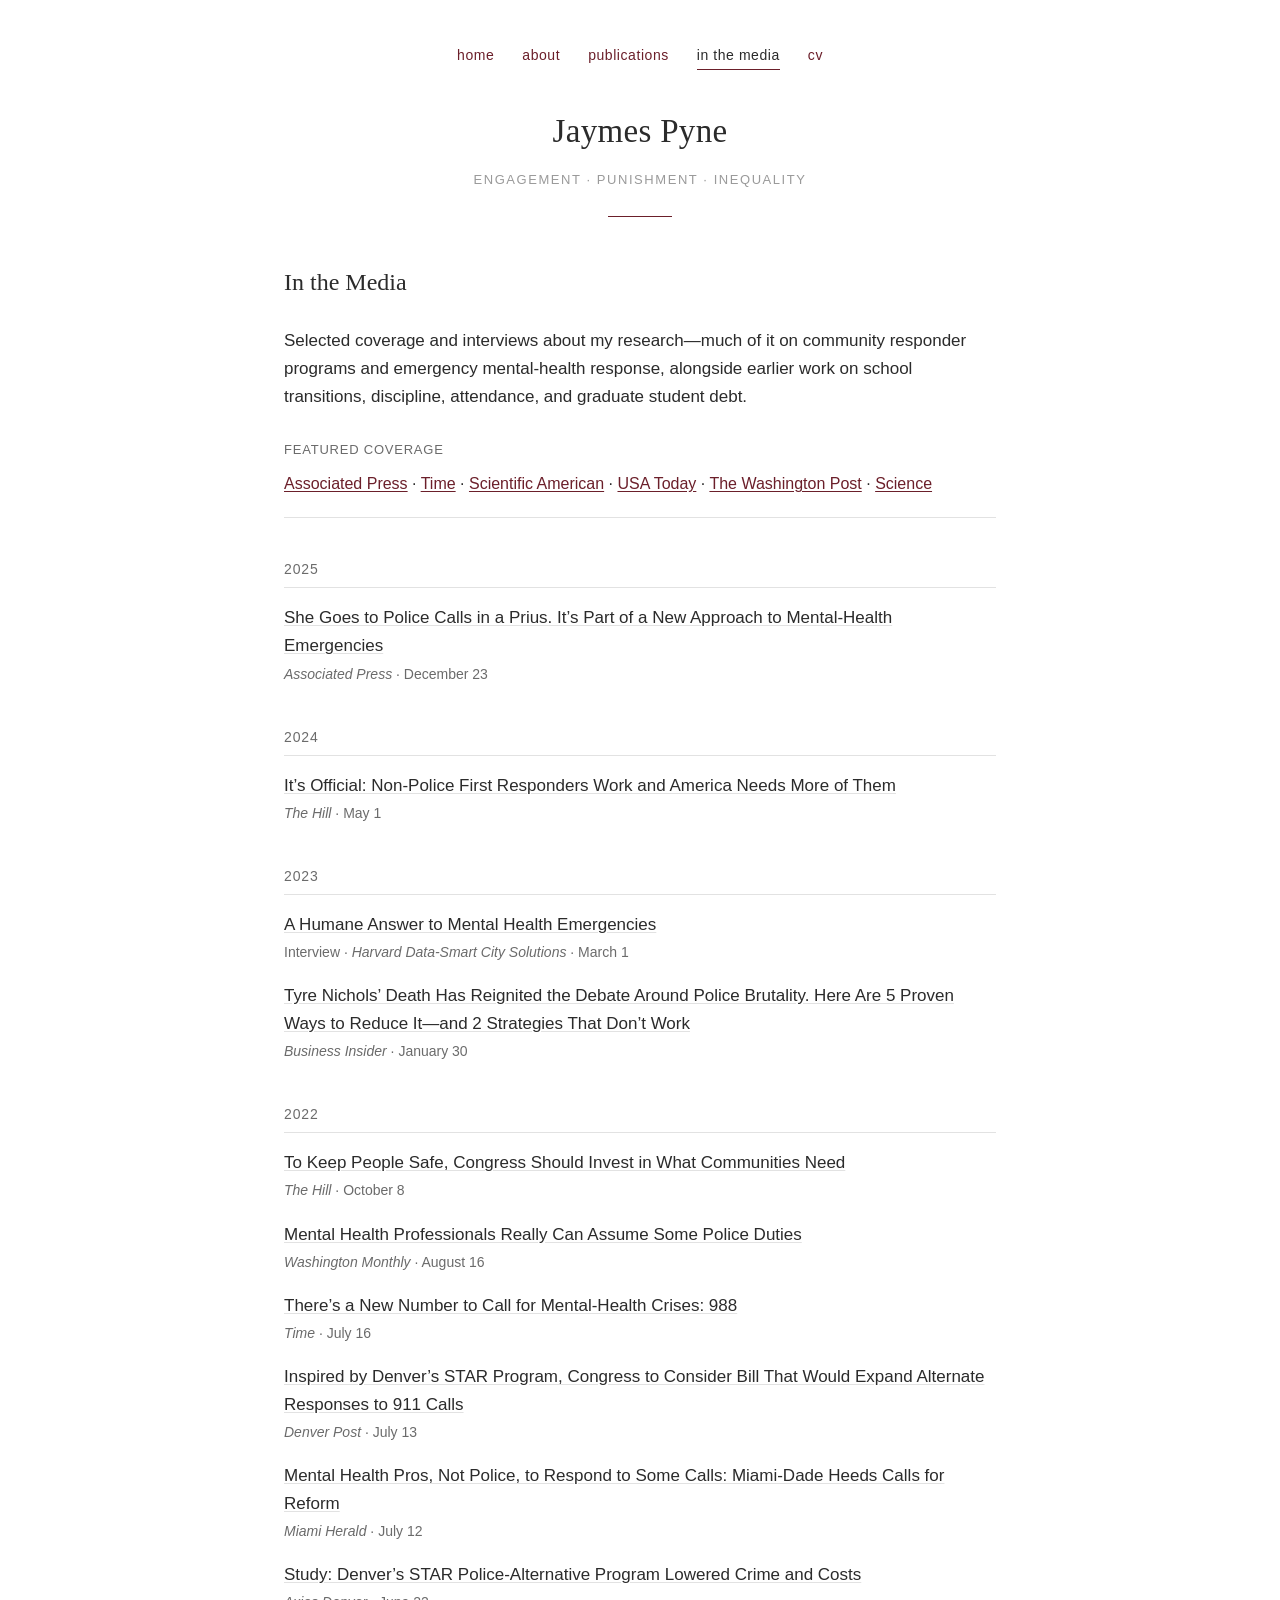
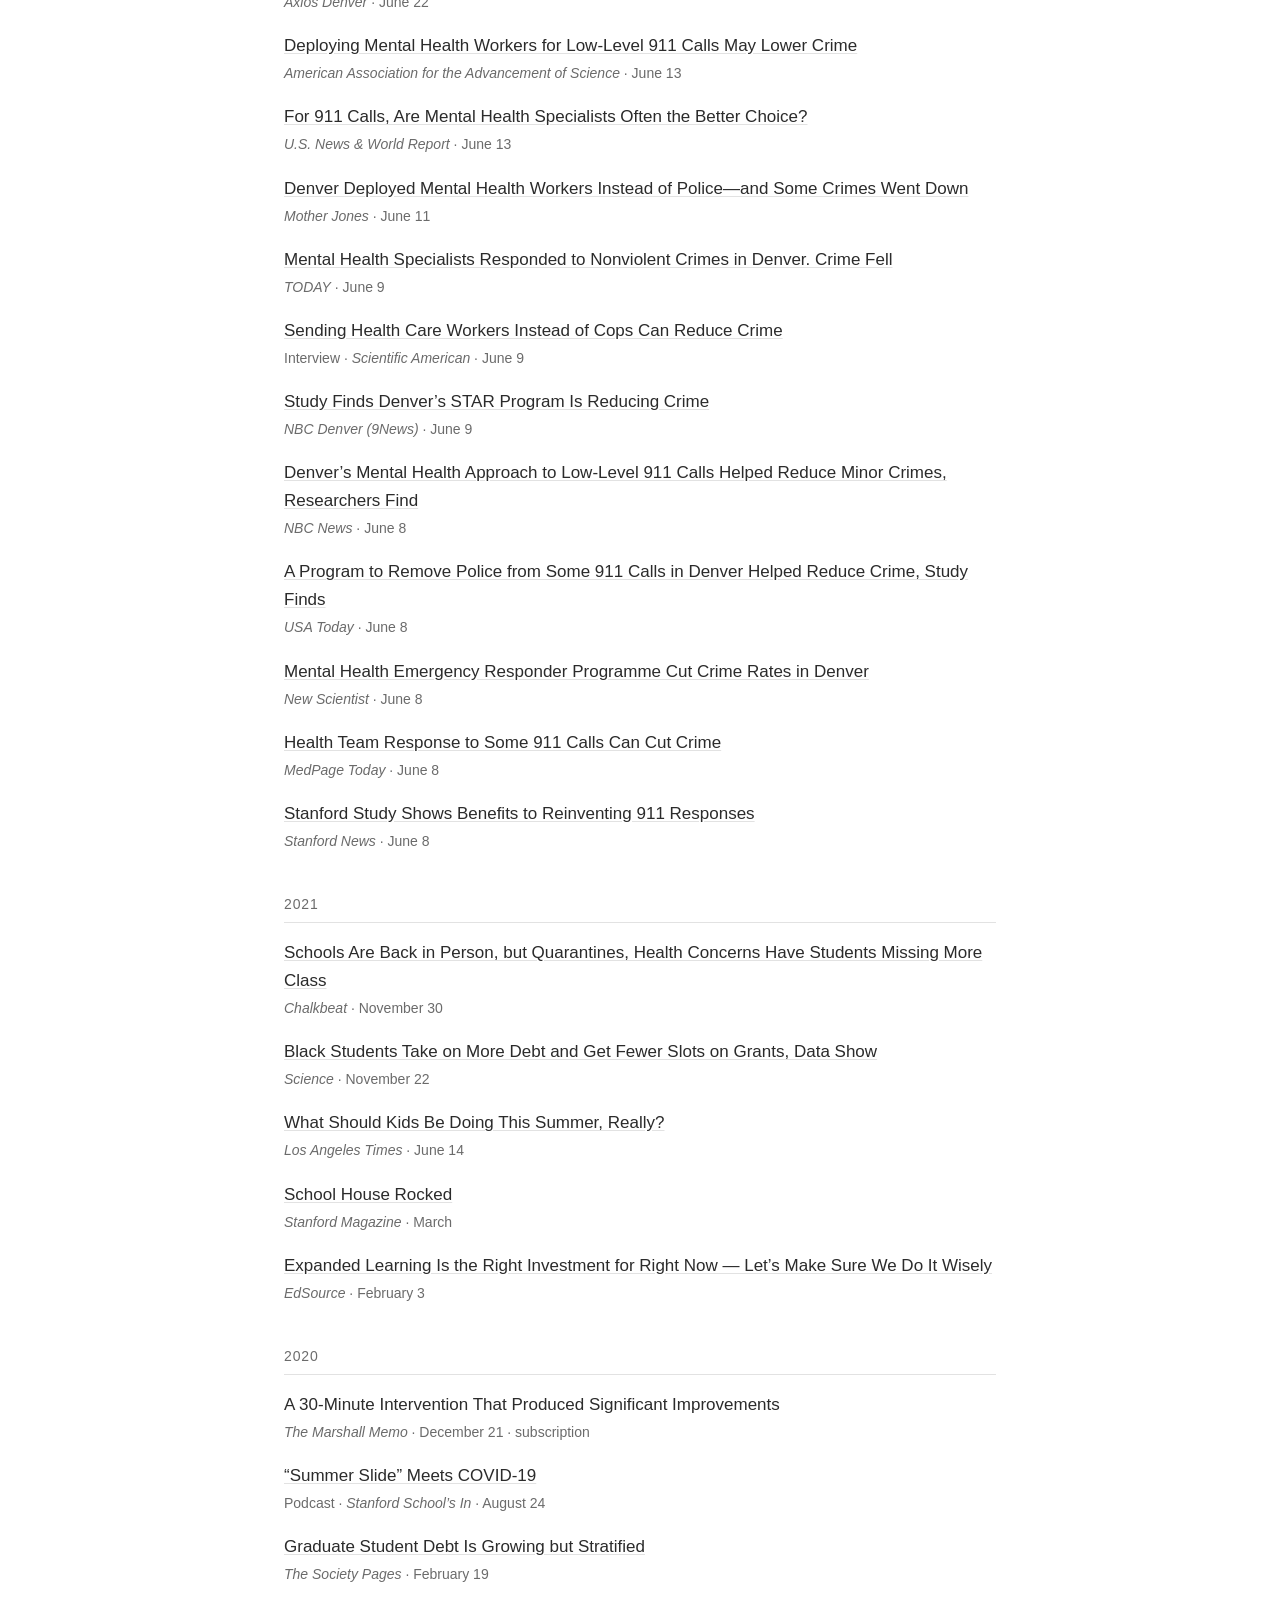
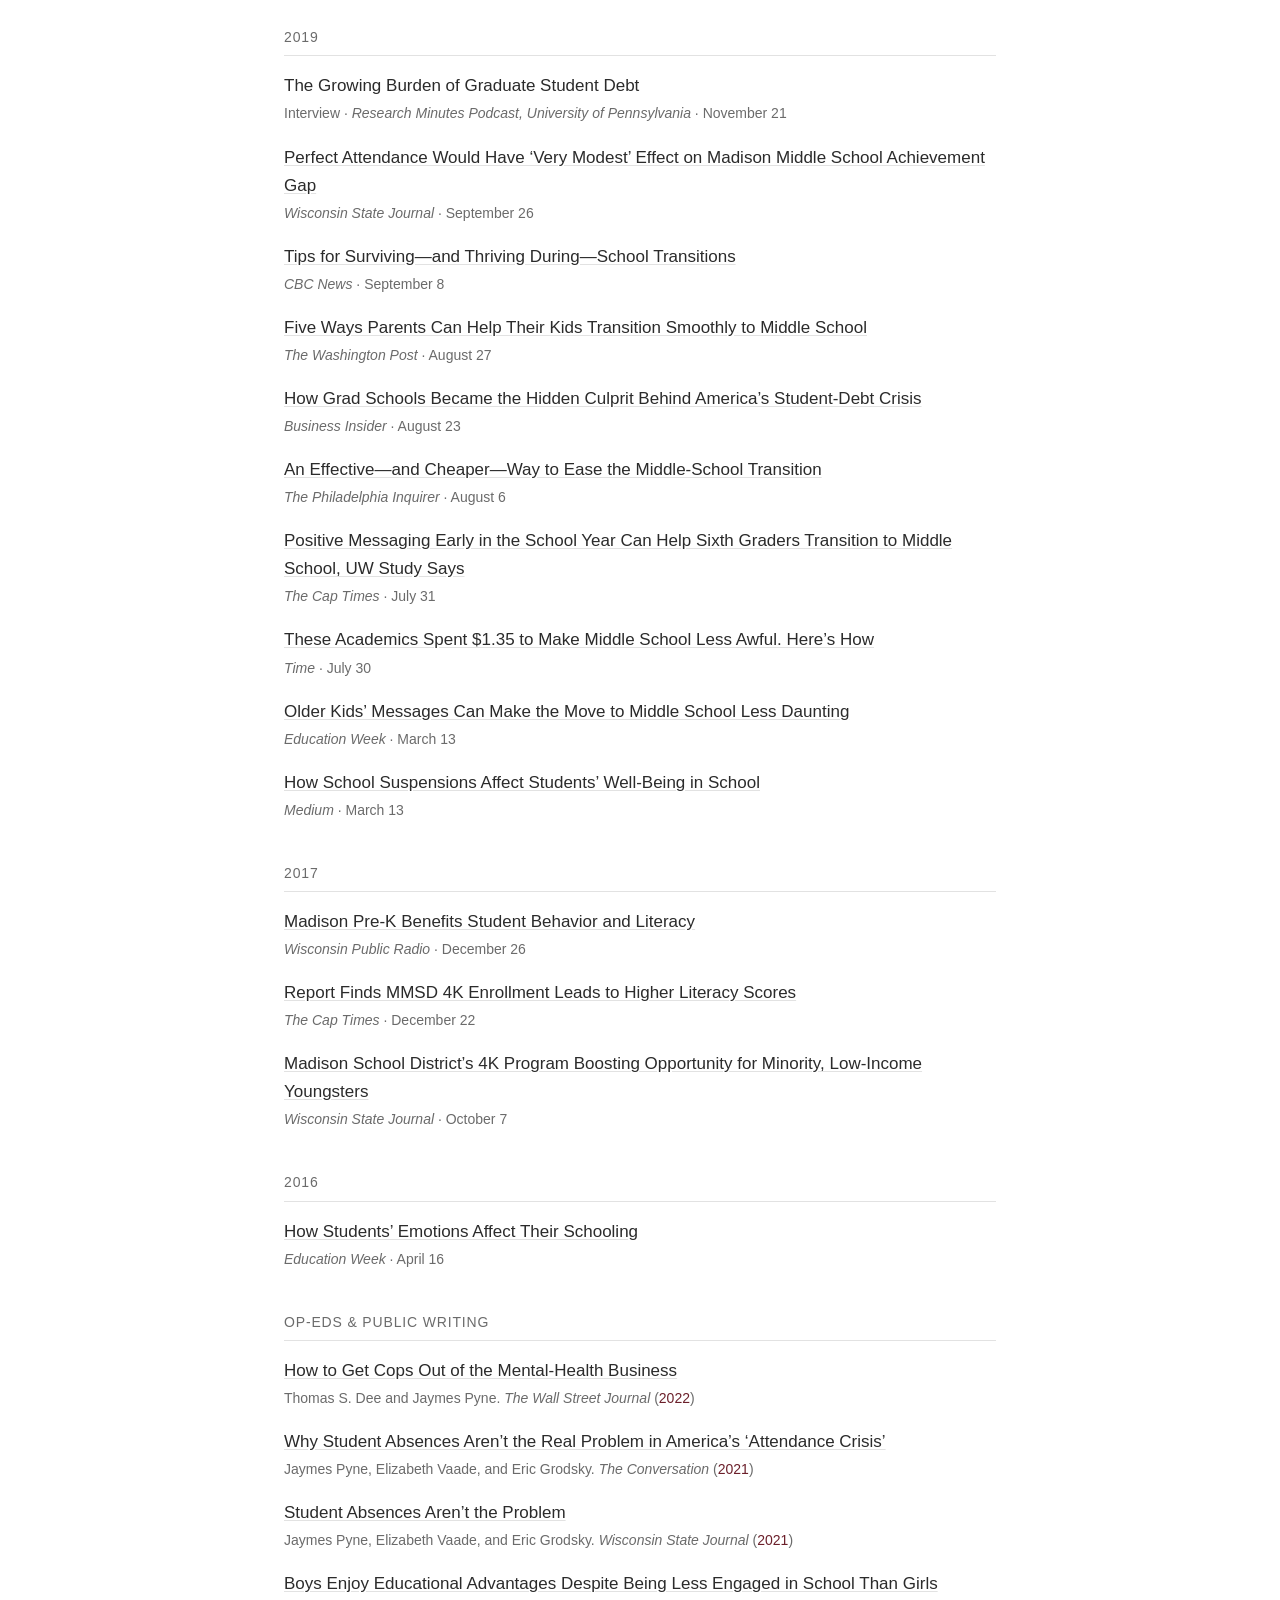
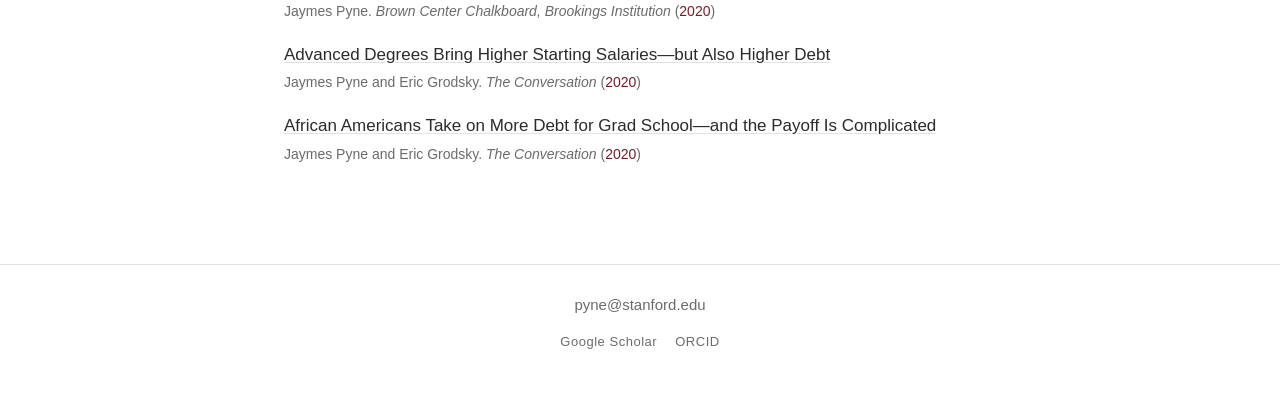
==== media.html @ a06e0dbf "Initial commit: jaymespyne.com static academic site Five-page static site (home, about, publications" ====
<!DOCTYPE html>
<html lang="en">
<head>
  <meta charset="UTF-8" />
  <meta name="viewport" content="width=device-width, initial-scale=1" />
  <title>In the Media | Jaymes Pyne</title>
  <meta name="description" content="Media coverage, interviews, and public writing featuring the research of Jaymes Pyne on mental-health emergency response, school engagement, discipline, and student debt." />
  <meta name="author" content="Jaymes Pyne" />
  <meta name="theme-color" content="#6b1f2a" />
  <link rel="canonical" href="https://www.jaymespyne.com/media.html" />
  <link rel="icon" href="favicon.svg" type="image/svg+xml" />
  <meta property="og:title" content="In the Media | Jaymes Pyne" />
  <meta property="og:type" content="website" />
  <meta property="og:url" content="https://www.jaymespyne.com/media.html" />
  <meta property="og:description" content="Media coverage, interviews, and public writing featuring the research of Jaymes Pyne." />
  <meta name="twitter:card" content="summary" />
  <meta property="og:site_name" content="Jaymes Pyne" />
  <link rel="stylesheet" href="style.css" />
</head>
<body>
  <header class="site">
    <div class="wrap">
      <nav>
        <a href="index.html">home</a>
        <a href="about.html">about</a>
        <a href="publications.html">publications</a>
        <a href="media.html" class="active">in the media</a>
        <a href="cv.html">cv</a>
      </nav>
      <div class="brand">
        <h1>Jaymes Pyne</h1>
        <p>Engagement &middot; Punishment &middot; Inequality</p>
        <div class="rule"></div>
      </div>
    </div>
  </header>

  <main>
    <div class="wrap">
      <h2>In the Media</h2>
      <p class="lead">
        Selected coverage and interviews about my research&mdash;much of it on community
        responder programs and emergency mental-health response, alongside earlier work on
        school transitions, discipline, attendance, and graduate student debt.
      </p>

      <div class="featured">
        <span class="featured-label">Featured coverage</span>
        <p>
          <a href="https://apnews.com/article/mental-health-law-enforcement-briana-fair-george-floyd-san-mateo-b5743f3fb1c039877ea09e376f86670f">Associated Press</a> &middot;
          <a href="https://time.com/6197997/988-mental-health-crisis-hotline/">Time</a> &middot;
          <a href="https://www.scientificamerican.com/article/sending-health-care-workers-instead-of-cops-can-reduce-crime/">Scientific American</a> &middot;
          <a href="https://www.usatoday.com/story/news/nation/2022/06/08/denver-non-police-star-teams-reduced-crime-study/10001341002/">USA Today</a> &middot;
          <a href="https://www.washingtonpost.com/lifestyle/2019/08/27/five-ways-parents-can-help-their-kids-transition-smoothly-middle-school/">The Washington Post</a> &middot;
          <a href="https://www.science.org/content/article/black-students-take-more-debt-and-get-fewer-slots-grants-data-show">Science</a>
        </p>
      </div>

      <h3>2025</h3>
      <div class="pub">
        <a class="title" href="https://apnews.com/article/mental-health-law-enforcement-briana-fair-george-floyd-san-mateo-b5743f3fb1c039877ea09e376f86670f">She Goes to Police Calls in a Prius. It&rsquo;s Part of a New Approach to Mental-Health Emergencies</a>
        <span class="meta"><span class="venue">Associated Press</span> &middot; December 23</span>
      </div>

      <h3>2024</h3>
      <div class="pub">
        <a class="title" href="https://thehill.com/opinion/criminal-justice/4633006-its-official-non-police-first-responders-work-and-america-needs-more-of-them/">It&rsquo;s Official: Non-Police First Responders Work and America Needs More of Them</a>
        <span class="meta"><span class="venue">The Hill</span> &middot; May 1</span>
      </div>

      <h3>2023</h3>
      <div class="pub">
        <a class="title" href="https://datasmart.hks.harvard.edu/humane-answer-mental-health-emergencies">A Humane Answer to Mental Health Emergencies</a>
        <span class="meta">Interview &middot; <span class="venue">Harvard Data-Smart City Solutions</span> &middot; March 1</span>
      </div>
      <div class="pub">
        <a class="title" href="https://www.businessinsider.com/research-based-methods-of-reducing-police-violence-2020-6">Tyre Nichols&rsquo; Death Has Reignited the Debate Around Police Brutality. Here Are 5 Proven Ways to Reduce It&mdash;and 2 Strategies That Don&rsquo;t Work</a>
        <span class="meta"><span class="venue">Business Insider</span> &middot; January 30</span>
      </div>

      <h3>2022</h3>
      <div class="pub">
        <a class="title" href="https://thehill.com/opinion/campaign/3679268-to-keep-people-safe-congress-should-invest-in-what-communities-need/">To Keep People Safe, Congress Should Invest in What Communities Need</a>
        <span class="meta"><span class="venue">The Hill</span> &middot; October 8</span>
      </div>
      <div class="pub">
        <a class="title" href="https://washingtonmonthly.com/2022/08/16/denver-star-mental-health-police/">Mental Health Professionals Really Can Assume Some Police Duties</a>
        <span class="meta"><span class="venue">Washington Monthly</span> &middot; August 16</span>
      </div>
      <div class="pub">
        <a class="title" href="https://time.com/6197997/988-mental-health-crisis-hotline/">There&rsquo;s a New Number to Call for Mental-Health Crises: 988</a>
        <span class="meta"><span class="venue">Time</span> &middot; July 16</span>
      </div>
      <div class="pub">
        <a class="title" href="https://www.denverpost.com/2022/07/13/denver-star-program-bennet-legislation-congress/">Inspired by Denver&rsquo;s STAR Program, Congress to Consider Bill That Would Expand Alternate Responses to 911 Calls</a>
        <span class="meta"><span class="venue">Denver Post</span> &middot; July 13</span>
      </div>
      <div class="pub">
        <a class="title" href="https://www.miamiherald.com/news/local/crime/article262499387.html">Mental Health Pros, Not Police, to Respond to Some Calls: Miami-Dade Heeds Calls for Reform</a>
        <span class="meta"><span class="venue">Miami Herald</span> &middot; July 12</span>
      </div>
      <div class="pub">
        <a class="title" href="https://www.axios.com/local/denver/2022/06/22/denver-star-police-alternative-lowers-crime-costs">Study: Denver&rsquo;s STAR Police-Alternative Program Lowered Crime and Costs</a>
        <span class="meta"><span class="venue">Axios Denver</span> &middot; June 22</span>
      </div>
      <div class="pub">
        <a class="title" href="https://www.aaas.org/news/deploying-mental-health-workers-low-level-911-calls-may-lower-crime">Deploying Mental Health Workers for Low-Level 911 Calls May Lower Crime</a>
        <span class="meta"><span class="venue">American Association for the Advancement of Science</span> &middot; June 13</span>
      </div>
      <div class="pub">
        <a class="title" href="https://www.usnews.com/news/health-news/articles/2022-06-13/for-911-calls-are-mental-health-specialists-often-the-better-choice">For 911 Calls, Are Mental Health Specialists Often the Better Choice?</a>
        <span class="meta"><span class="venue">U.S. News &amp; World Report</span> &middot; June 13</span>
      </div>
      <div class="pub">
        <a class="title" href="https://www.motherjones.com/crime-justice/2022/06/denver-deployed-mental-health-workers-instead-of-police-and-some-crimes-went-down/">Denver Deployed Mental Health Workers Instead of Police&mdash;and Some Crimes Went Down</a>
        <span class="meta"><span class="venue">Mother Jones</span> &middot; June 11</span>
      </div>
      <div class="pub">
        <a class="title" href="https://www.today.com/health/behavior/mental-health-specialists-responding-minor-crime-reduces-rates-study-f-rcna32829">Mental Health Specialists Responded to Nonviolent Crimes in Denver. Crime Fell</a>
        <span class="meta"><span class="venue">TODAY</span> &middot; June 9</span>
      </div>
      <div class="pub">
        <a class="title" href="https://www.scientificamerican.com/article/sending-health-care-workers-instead-of-cops-can-reduce-crime/">Sending Health Care Workers Instead of Cops Can Reduce Crime</a>
        <span class="meta">Interview &middot; <span class="venue">Scientific American</span> &middot; June 9</span>
      </div>
      <div class="pub">
        <a class="title" href="https://www.9news.com/article/news/local/star-program-reducing-crime/73-508ba303-fa78-4c19-9c56-04f4bcaf5cfb">Study Finds Denver&rsquo;s STAR Program Is Reducing Crime</a>
        <span class="meta"><span class="venue">NBC Denver (9News)</span> &middot; June 9</span>
      </div>
      <div class="pub">
        <a class="title" href="https://www.nbcnews.com/news/us-news/denvers-mental-health-approach-low-level-911-calls-helped-reduce-minor-rcna32659">Denver&rsquo;s Mental Health Approach to Low-Level 911 Calls Helped Reduce Minor Crimes, Researchers Find</a>
        <span class="meta"><span class="venue">NBC News</span> &middot; June 8</span>
      </div>
      <div class="pub">
        <a class="title" href="https://www.usatoday.com/story/news/nation/2022/06/08/denver-non-police-star-teams-reduced-crime-study/10001341002/">A Program to Remove Police from Some 911 Calls in Denver Helped Reduce Crime, Study Finds</a>
        <span class="meta"><span class="venue">USA Today</span> &middot; June 8</span>
      </div>
      <div class="pub">
        <a class="title" href="https://www.newscientist.com/article/2323477-mental-health-emergency-responder-programme-cut-crime-rates-in-denver/">Mental Health Emergency Responder Programme Cut Crime Rates in Denver</a>
        <span class="meta"><span class="venue">New Scientist</span> &middot; June 8</span>
      </div>
      <div class="pub">
        <a class="title" href="https://www.medpagetoday.com/publichealthpolicy/publichealth/99135">Health Team Response to Some 911 Calls Can Cut Crime</a>
        <span class="meta"><span class="venue">MedPage Today</span> &middot; June 8</span>
      </div>
      <div class="pub">
        <a class="title" href="https://news.stanford.edu/2022/06/08/stanford-study-shows-benefits-reinventing-911-responses/">Stanford Study Shows Benefits to Reinventing 911 Responses</a>
        <span class="meta"><span class="venue">Stanford News</span> &middot; June 8</span>
      </div>

      <h3>2021</h3>
      <div class="pub">
        <a class="title" href="https://www.chalkbeat.org/2021/12/1/22811872/school-attendance-covid-quarantines">Schools Are Back in Person, but Quarantines, Health Concerns Have Students Missing More Class</a>
        <span class="meta"><span class="venue">Chalkbeat</span> &middot; November 30</span>
      </div>
      <div class="pub">
        <a class="title" href="https://www.science.org/content/article/black-students-take-more-debt-and-get-fewer-slots-grants-data-show">Black Students Take on More Debt and Get Fewer Slots on Grants, Data Show</a>
        <span class="meta"><span class="venue">Science</span> &middot; November 22</span>
      </div>
      <div class="pub">
        <a class="title" href="https://www.latimes.com/california/newsletter/2021-06-14/kids-summer-fun-8-to-3">What Should Kids Be Doing This Summer, Really?</a>
        <span class="meta"><span class="venue">Los Angeles Times</span> &middot; June 14</span>
      </div>
      <div class="pub">
        <a class="title" href="https://stanfordmag.org/contents/schoolhouse-rocked">School House Rocked</a>
        <span class="meta"><span class="venue">Stanford Magazine</span> &middot; March</span>
      </div>
      <div class="pub">
        <a class="title" href="https://edsource.org/2021/expanded-learning-is-the-right-investment-for-right-now-lets-make-sure-we-do-it-wisely/647987">Expanded Learning Is the Right Investment for Right Now &mdash; Let&rsquo;s Make Sure We Do It Wisely</a>
        <span class="meta"><span class="venue">EdSource</span> &middot; February 3</span>
      </div>

      <h3>2020</h3>
      <div class="pub">
        <span class="title plain">A 30-Minute Intervention That Produced Significant Improvements</span>
        <span class="meta"><span class="venue">The Marshall Memo</span> &middot; December 21 &middot; subscription</span>
      </div>
      <div class="pub">
        <a class="title" href="https://ed.stanford.edu/news/summer-slide-meets-covid-19">&ldquo;Summer Slide&rdquo; Meets COVID-19</a>
        <span class="meta">Podcast &middot; <span class="venue">Stanford School&rsquo;s In</span> &middot; August 24</span>
      </div>
      <div class="pub">
        <a class="title" href="https://thesocietypages.org/discoveries/2020/02/19/graduate-student-debt-is-growing-but-stratified/">Graduate Student Debt Is Growing but Stratified</a>
        <span class="meta"><span class="venue">The Society Pages</span> &middot; February 19</span>
      </div>

      <h3>2019</h3>
      <div class="pub">
        <span class="title plain">The Growing Burden of Graduate Student Debt</span>
        <span class="meta">Interview &middot; <span class="venue">Research Minutes Podcast, University of Pennsylvania</span> &middot; November 21</span>
      </div>
      <div class="pub">
        <a class="title" href="https://madison.com/wsj/news/local/education/local_schools/report-perfect-attendance-would-have-very-modest-effect-on-madison/article_1af691d2-16e4-5b70-8528-63fb15d1c836.html">Perfect Attendance Would Have &lsquo;Very Modest&rsquo; Effect on Madison Middle School Achievement Gap</a>
        <span class="meta"><span class="venue">Wisconsin State Journal</span> &middot; September 26</span>
      </div>
      <div class="pub">
        <a class="title" href="https://www.cbc.ca/news/health/surviving-school-transitions-1.5274188">Tips for Surviving&mdash;and Thriving During&mdash;School Transitions</a>
        <span class="meta"><span class="venue">CBC News</span> &middot; September 8</span>
      </div>
      <div class="pub">
        <a class="title" href="https://www.washingtonpost.com/lifestyle/2019/08/27/five-ways-parents-can-help-their-kids-transition-smoothly-middle-school/">Five Ways Parents Can Help Their Kids Transition Smoothly to Middle School</a>
        <span class="meta"><span class="venue">The Washington Post</span> &middot; August 27</span>
      </div>
      <div class="pub">
        <a class="title" href="https://www.businessinsider.com/graduate-student-loan-debt-nationwide-crisis-2019-8">How Grad Schools Became the Hidden Culprit Behind America&rsquo;s Student-Debt Crisis</a>
        <span class="meta"><span class="venue">Business Insider</span> &middot; August 23</span>
      </div>
      <div class="pub">
        <a class="title" href="https://www.inquirer.com/health/middle-school-transition-stress-anxiety-sixth-grade-20190806.html">An Effective&mdash;and Cheaper&mdash;Way to Ease the Middle-School Transition</a>
        <span class="meta"><span class="venue">The Philadelphia Inquirer</span> &middot; August 6</span>
      </div>
      <div class="pub">
        <a class="title" href="https://madison.com/ct/news/local/education/positive-messaging-early-in-the-school-year-can-help-sixth/article_a403d5a6-ce47-582c-8c5b-4af25c2a6f15.html">Positive Messaging Early in the School Year Can Help Sixth Graders Transition to Middle School, UW Study Says</a>
        <span class="meta"><span class="venue">The Cap Times</span> &middot; July 31</span>
      </div>
      <div class="pub">
        <a class="title" href="https://time.com/5636708/these-academics-spent-1-35-to-make-middle-school-less-awful-heres-how/">These Academics Spent $1.35 to Make Middle School Less Awful. Here&rsquo;s How</a>
        <span class="meta"><span class="venue">Time</span> &middot; July 30</span>
      </div>
      <div class="pub">
        <a class="title" href="http://blogs.edweek.org/edweek/inside-school-research/2019/03/helping_students_feel_they_belong_in_middle_school.html">Older Kids&rsquo; Messages Can Make the Move to Middle School Less Daunting</a>
        <span class="meta"><span class="venue">Education Week</span> &middot; March 13</span>
      </div>
      <div class="pub">
        <a class="title" href="https://medium.com/gardner-perspectives/how-school-suspensions-affect-students-well-being-in-school-9fe48d5f0c61">How School Suspensions Affect Students&rsquo; Well-Being in School</a>
        <span class="meta"><span class="venue">Medium</span> &middot; March 13</span>
      </div>

      <h3>2017</h3>
      <div class="pub">
        <a class="title" href="https://www.wpr.org/madison-pre-k-benefits-student-behavior-and-literacy">Madison Pre-K Benefits Student Behavior and Literacy</a>
        <span class="meta"><span class="venue">Wisconsin Public Radio</span> &middot; December 26</span>
      </div>
      <div class="pub">
        <a class="title" href="https://madison.com/ct/news/local/education/report-finds-mmsd-k-enrollment-leads-to-higher-literacy-scores/article_08eee12a-11cf-58ea-a70d-9f87a061f5da.html">Report Finds MMSD 4K Enrollment Leads to Higher Literacy Scores</a>
        <span class="meta"><span class="venue">The Cap Times</span> &middot; December 22</span>
      </div>
      <div class="pub">
        <a class="title" href="https://madison.com/wsj/news/local/education/local_schools/madison-school-district-s-k-program-boosting-opportunity-for-minority/article_817cf744-2c9a-5643-81a7-64eb4e7973bc.html">Madison School District&rsquo;s 4K Program Boosting Opportunity for Minority, Low-Income Youngsters</a>
        <span class="meta"><span class="venue">Wisconsin State Journal</span> &middot; October 7</span>
      </div>

      <h3>2016</h3>
      <div class="pub">
        <a class="title" href="https://www.edweek.org/ew/articles/2016/04/20/how-students-emotions-affect-their-schooling.html">How Students&rsquo; Emotions Affect Their Schooling</a>
        <span class="meta"><span class="venue">Education Week</span> &middot; April 16</span>
      </div>

      <h3>Op-Eds &amp; Public Writing</h3>
      <div class="pub">
        <a class="title" href="https://www.wsj.com/articles/how-to-get-cops-out-of-the-mental-health-business-community-response-initiative-police-nonviolent-denver-social-workers-11657297784">How to Get Cops Out of the Mental-Health Business</a>
        <span class="meta">Thomas S. Dee and Jaymes Pyne. <span class="venue">The Wall Street Journal</span> (<span class="year">2022</span>)</span>
      </div>
      <div class="pub">
        <a class="title" href="https://theconversation.com/why-student-absences-arent-the-real-problem-in-americas-attendance-crisis-170063">Why Student Absences Aren&rsquo;t the Real Problem in America&rsquo;s &lsquo;Attendance Crisis&rsquo;</a>
        <span class="meta">Jaymes Pyne, Elizabeth Vaade, and Eric Grodsky. <span class="venue">The Conversation</span> (<span class="year">2021</span>)</span>
      </div>
      <div class="pub">
        <a class="title" href="https://madison.com/wsj/opinion/column/why-student-absences-aren-t-the-real-problem-in-america-s-attendance-crisis--/article_3fc0f0f4-0ef5-57a7-a771-88ab46f9f0c3.html">Student Absences Aren&rsquo;t the Problem</a>
        <span class="meta">Jaymes Pyne, Elizabeth Vaade, and Eric Grodsky. <span class="venue">Wisconsin State Journal</span> (<span class="year">2021</span>)</span>
      </div>
      <div class="pub">
        <a class="title" href="https://www.brookings.edu/blog/brown-center-chalkboard/2020/07/30/boys-enjoy-educational-advantages-despite-being-less-engaged-in-school-than-girls/">Boys Enjoy Educational Advantages Despite Being Less Engaged in School Than Girls</a>
        <span class="meta">Jaymes Pyne. <span class="venue">Brown Center Chalkboard, Brookings Institution</span> (<span class="year">2020</span>)</span>
      </div>
      <div class="pub">
        <a class="title" href="https://theconversation.com/advanced-degrees-bring-higher-starting-salaries-but-also-higher-debt-133328">Advanced Degrees Bring Higher Starting Salaries&mdash;but Also Higher Debt</a>
        <span class="meta">Jaymes Pyne and Eric Grodsky. <span class="venue">The Conversation</span> (<span class="year">2020</span>)</span>
      </div>
      <div class="pub">
        <a class="title" href="https://theconversation.com/african-americans-take-on-more-debt-for-grad-school-but-the-payoff-is-also-bigger-130169">African Americans Take on More Debt for Grad School&mdash;and the Payoff Is Complicated</a>
        <span class="meta">Jaymes Pyne and Eric Grodsky. <span class="venue">The Conversation</span> (<span class="year">2020</span>)</span>
      </div>
    </div>
  </main>

  <footer class="site">
    <div class="wrap">
      <div class="email"><a href="mailto:pyne@stanford.edu">pyne@stanford.edu</a></div>
      <div class="social">
        <a href="https://scholar.google.com/citations?user=EzoNzxAAAAAJ&amp;hl=en" target="_blank" rel="noopener">Google Scholar</a>
        <a href="https://orcid.org/0000-0003-2570-5384" target="_blank" rel="noopener">ORCID</a>
      </div>
    </div>
  </footer>
</body>
</html>
---- style.css ----
:root {
  --ink: #2b2b2b;
  --muted: #6b6b6b;
  --rule: #e2e2e2;
  --faint: #9a9a9a;         /* lighter gray, e.g. tagline */
  --accent: #6b1f2a;        /* oxblood */
  --accent-dark: #4a141c;   /* oxblood, hover */
  --link: #6b1f2a;
  --max: 760px;
  --sans: "Helvetica Neue", Helvetica, Arial, sans-serif;
  --serif: Charter, "Bitstream Charter", "Iowan Old Style", Georgia, "Times New Roman", serif;
}

* { box-sizing: border-box; }

html {
  -webkit-text-size-adjust: 100%;
  text-size-adjust: 100%;
}

body {
  margin: 0;
  font-family: var(--sans);
  font-weight: 400;
  color: var(--ink);
  background: #fff;
  line-height: 1.65;
  font-size: 17px;
}

.wrap {
  max-width: var(--max);
  margin: 0 auto;
  padding: 0 24px;
}

/* Header */
header.site {
  padding: 44px 0 0;
  text-align: center;
}

nav {
  display: flex;
  justify-content: center;
  gap: 28px;
  flex-wrap: wrap;
  font-size: 14px;
  letter-spacing: 0.04em;
  text-transform: lowercase;
}

nav a {
  color: var(--link);
  text-decoration: none;
  padding-bottom: 2px;
  border-bottom: 1px solid transparent;
}

nav a:hover { color: var(--accent-dark); }

nav a.active {
  color: var(--ink);
  border-bottom-color: var(--accent);
}

.brand {
  margin: 34px 0 6px;
}

.brand h1 {
  font-family: var(--serif);
  font-size: 33px;
  font-weight: 400;
  letter-spacing: 0.01em;
  text-transform: none;
  margin: 0;
  color: var(--ink);
}

.brand p {
  font-size: 13px;
  letter-spacing: 0.12em;
  text-transform: uppercase;
  color: var(--faint);
  margin: 10px 0 0;
  font-weight: 300;
}

.brand .rule {
  width: 64px;
  height: 1px;
  background: var(--accent);
  margin: 26px auto 0;
}

/* Main */
main {
  padding: 40px 0 80px;
}

main h2 {
  font-family: var(--serif);
  font-size: 24px;
  font-weight: 400;
  letter-spacing: 0;
  margin: 0 0 24px;
}

main h3 {
  font-size: 14px;
  font-weight: 500;
  letter-spacing: 0.06em;
  text-transform: uppercase;
  color: var(--muted);
  margin: 40px 0 16px;
  padding-bottom: 6px;
  border-bottom: 1px solid var(--rule);
}

main p { margin: 0 0 18px; }

main a {
  color: var(--link);
  text-decoration: underline;
  text-underline-offset: 2px;
}
main a:hover { color: var(--accent-dark); }

/* Publications + media lists */
.pub {
  margin: 0 0 18px;
}

.pub .title {
  display: block;
  margin-bottom: 2px;
  color: var(--ink);
  text-decoration: underline;
  text-decoration-color: var(--rule);
  text-underline-offset: 2px;
}

.pub .title:hover {
  color: var(--accent-dark);
  text-decoration-color: var(--accent);
}

.pub .title.plain {
  text-decoration: none;
  cursor: default;
}

/* Featured coverage strip */
.featured {
  margin: 0 0 8px;
  padding-bottom: 18px;
  border-bottom: 1px solid var(--rule);
}

.featured-label {
  display: block;
  font-size: 13px;
  font-weight: 500;
  letter-spacing: 0.06em;
  text-transform: uppercase;
  color: var(--muted);
  margin-bottom: 8px;
}

.featured p {
  margin: 0;
  font-size: 16px;
  line-height: 1.95;
}

.featured a { color: var(--link); }

.pub .meta {
  display: block;
  font-size: 14px;
  color: var(--muted);
  font-variant-numeric: tabular-nums;
}

.pub .meta .venue { font-style: italic; }

.pub .year {
  color: var(--accent);
  font-variant-numeric: tabular-nums;
}

/* Intro / lead text on interior pages */
.lead {
  color: var(--ink);
  margin-bottom: 28px;
}

/* CV embed */
.cv-frame {
  width: 100%;
  height: 80vh;
  min-height: 520px;
  border: 1px solid var(--rule);
  box-shadow: 0 2px 10px rgba(0, 0, 0, 0.08);
  margin-bottom: 16px;
}

.cv-note {
  font-size: 14px;
  color: var(--muted);
  text-align: center;
}

/* Footer */
footer.site {
  border-top: 1px solid var(--rule);
  padding: 28px 0 48px;
  text-align: center;
}

footer.site a { color: var(--muted); text-decoration: none; }
footer.site a:hover { color: var(--accent); }

.email { font-size: 15px; margin-bottom: 14px; }

.social {
  display: flex;
  justify-content: center;
  flex-wrap: wrap;
  gap: 8px 18px;
}

.social a {
  display: inline-block;
  font-size: 13px;
  letter-spacing: 0.04em;
}

/* Landing-specific */
.landing main {
  text-align: center;
  padding: 60px 0 90px;
}

.landing main .intro {
  max-width: 580px;
  margin: 0 auto;
  color: var(--ink);
  font-size: 19px;
  font-weight: 300;
}

.landing .selected {
  max-width: 580px;
  margin: 34px auto 0;
  font-size: 15px;
  line-height: 1.7;
  color: var(--muted);
}

.landing .selected a { color: var(--link); }

@media (max-width: 560px) {
  body { font-size: 16px; }
  .brand h1 { font-size: 27px; }
  .cv-frame { height: 78vh; }
  nav { gap: 16px; }
}
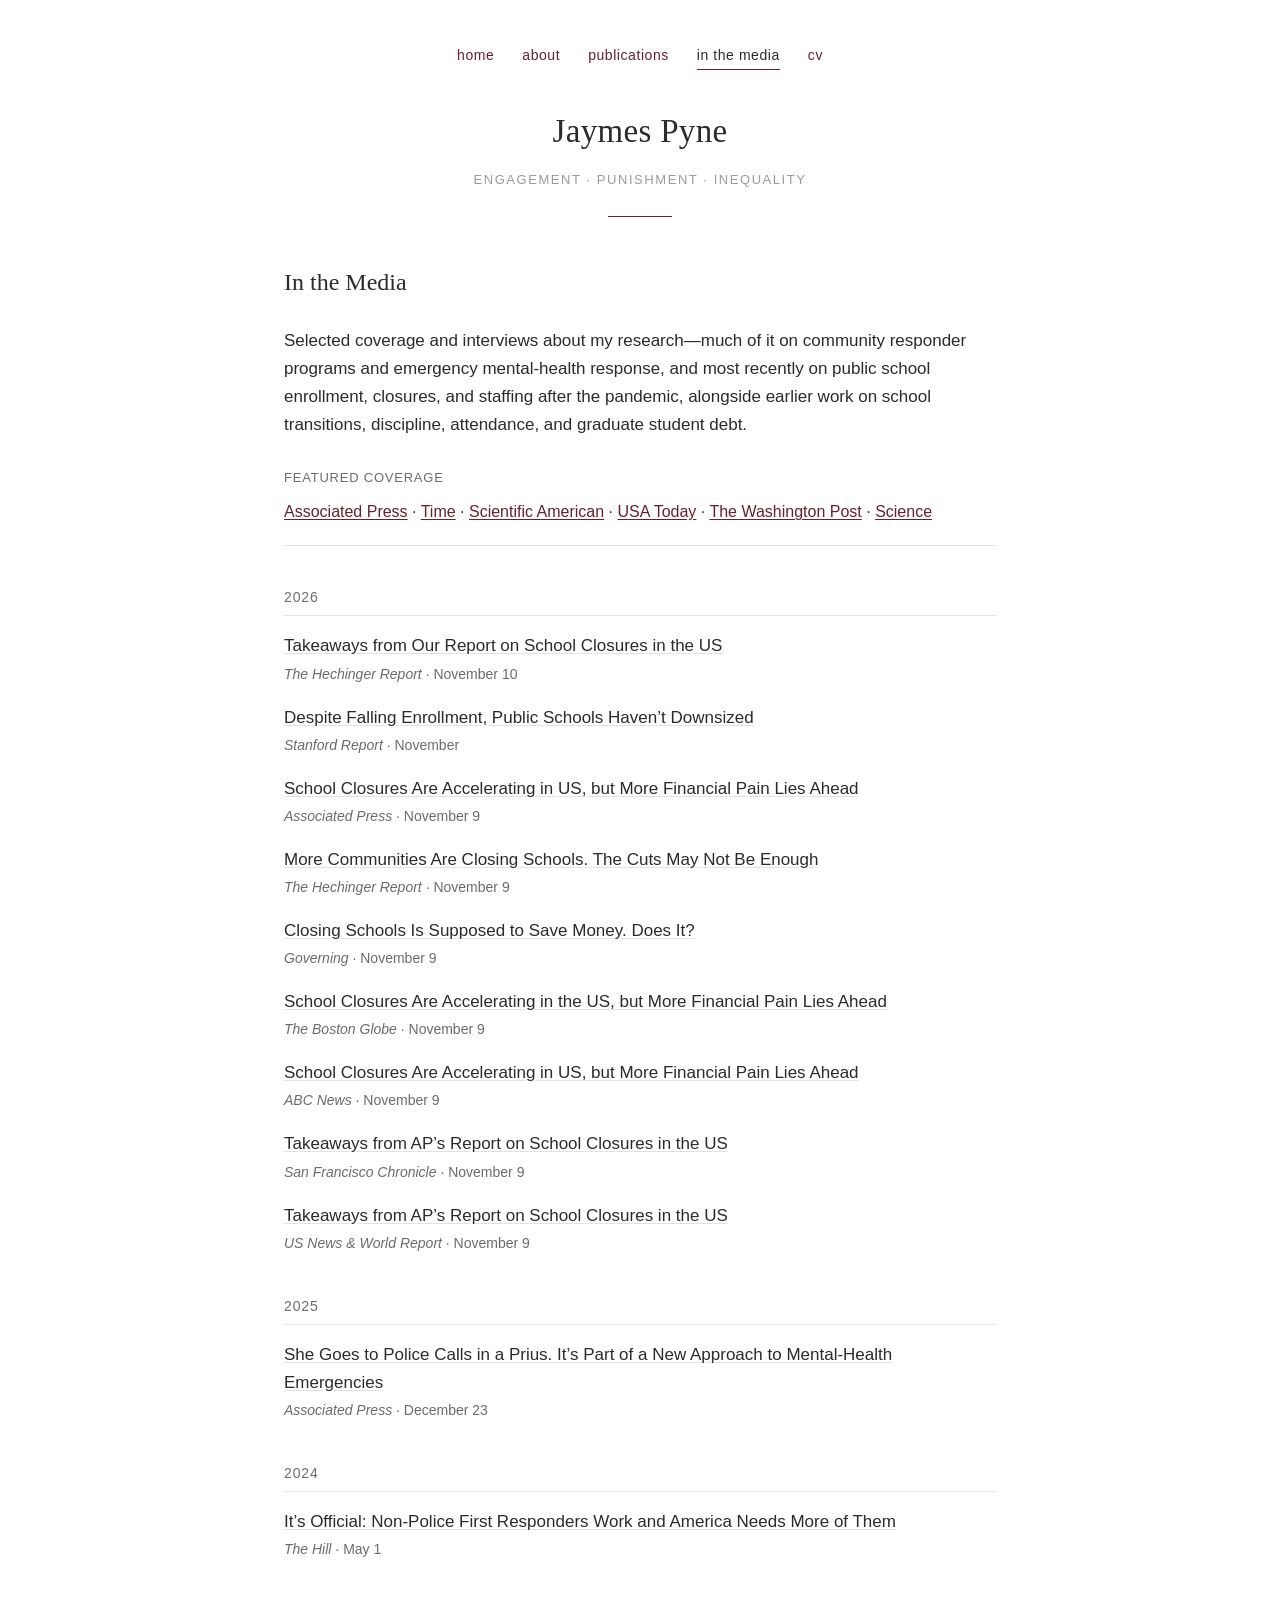
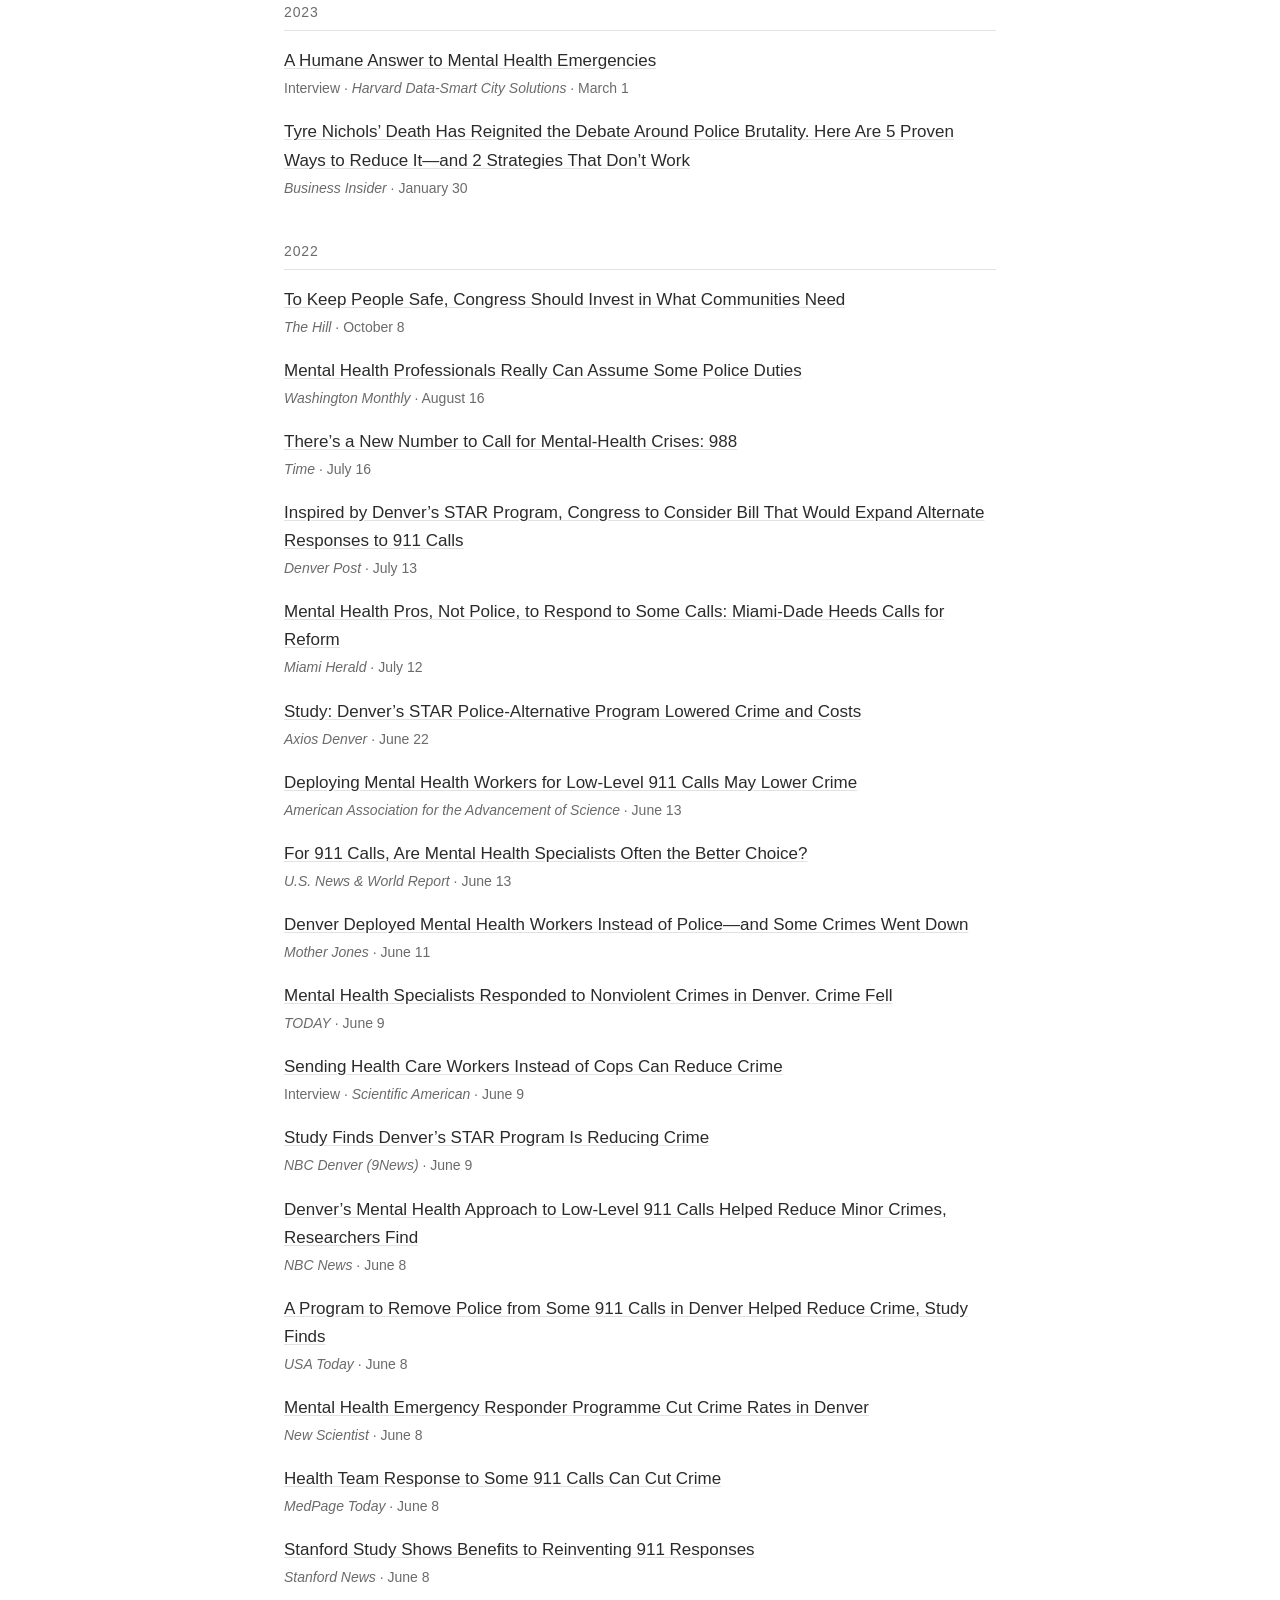
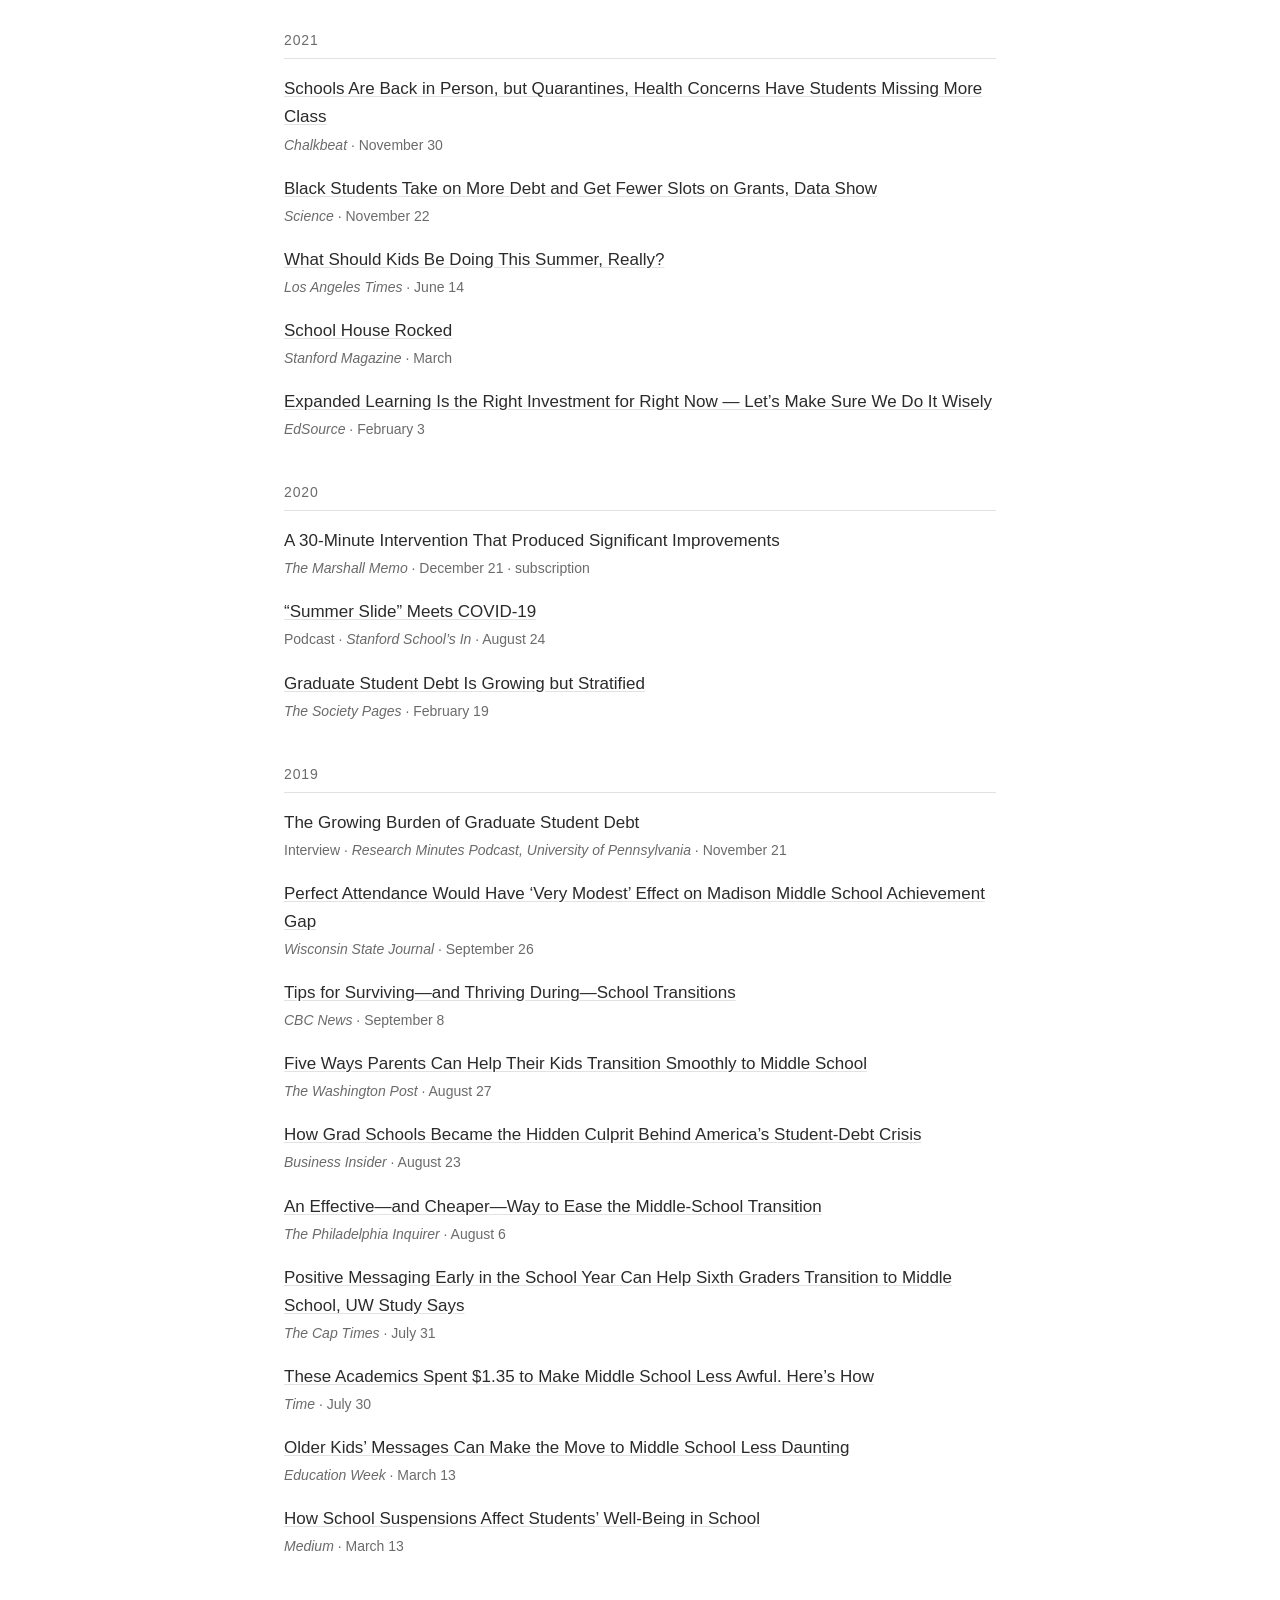
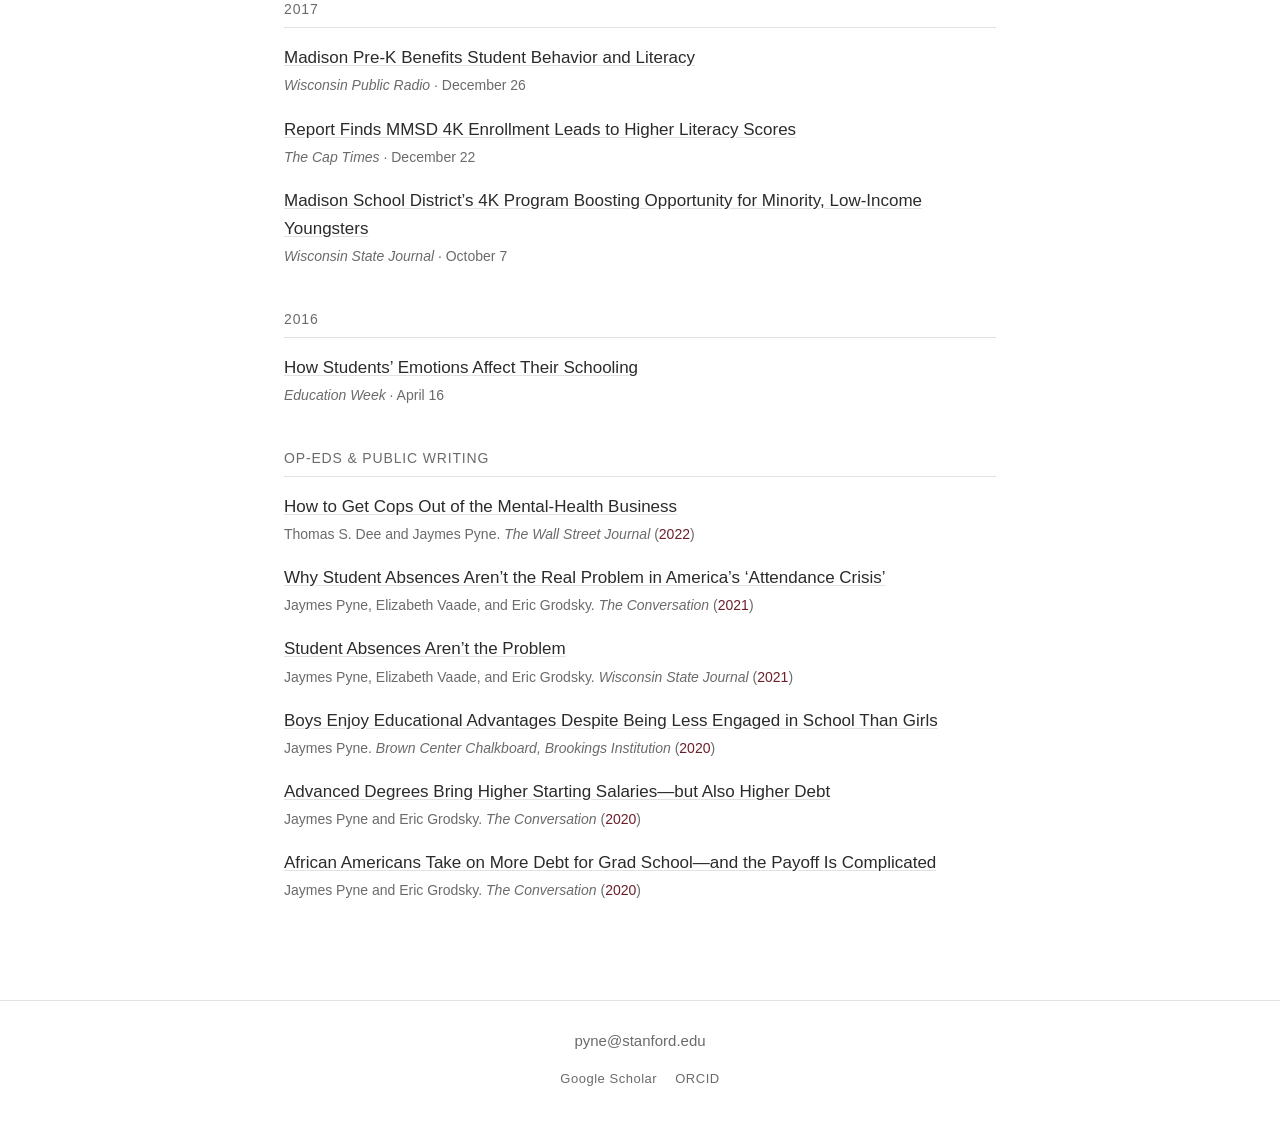
==== commit 4181d64b: "Add 2026 Empty Desks coverage to In the Media page Adds a 2026 section with coverage of Dee & Pyne, " ====
--- a/media.html
+++ b/media.html
@@ -40,7 +40,8 @@
       <h2>In the Media</h2>
       <p class="lead">
         Selected coverage and interviews about my research&mdash;much of it on community
-        responder programs and emergency mental-health response, alongside earlier work on
+        responder programs and emergency mental-health response, and most recently on public
+        school enrollment, closures, and staffing after the pandemic, alongside earlier work on
         school transitions, discipline, attendance, and graduate student debt.
       </p>
 
@@ -56,6 +57,44 @@
         </p>
       </div>
 
+      <h3>2026</h3>
+      <div class="pub">
+        <a class="title" href="https://hechingerreport.org/takeaways-from-our-report-on-school-closures-in-the-us/">Takeaways from Our Report on School Closures in the US</a>
+        <span class="meta"><span class="venue">The Hechinger Report</span> &middot; November 10</span>
+      </div>
+      <div class="pub">
+        <a class="title" href="https://news.stanford.edu/stories/2026/11/falling-enrollment-public-schools-havent-downsized">Despite Falling Enrollment, Public Schools Haven&rsquo;t Downsized</a>
+        <span class="meta"><span class="venue">Stanford Report</span> &middot; November</span>
+      </div>
+      <div class="pub">
+        <a class="title" href="https://apnews.com/article/education-school-closures-16c5cc6be682d7ce3d2e5eb056fb65c9">School Closures Are Accelerating in US, but More Financial Pain Lies Ahead</a>
+        <span class="meta"><span class="venue">Associated Press</span> &middot; November 9</span>
+      </div>
+      <div class="pub">
+        <a class="title" href="https://hechingerreport.org/more-communities-are-closing-schools-the-cuts-may-not-be-enough/">More Communities Are Closing Schools. The Cuts May Not Be Enough</a>
+        <span class="meta"><span class="venue">The Hechinger Report</span> &middot; November 9</span>
+      </div>
+      <div class="pub">
+        <a class="title" href="https://www.governing.com/management-and-administration/closing-schools-is-supposed-to-save-money-does-it">Closing Schools Is Supposed to Save Money. Does It?</a>
+        <span class="meta"><span class="venue">Governing</span> &middot; November 9</span>
+      </div>
+      <div class="pub">
+        <a class="title" href="https://www.bostonglobe.com/2026/11/09/nation/school-closures-us-financial-pain/">School Closures Are Accelerating in the US, but More Financial Pain Lies Ahead</a>
+        <span class="meta"><span class="venue">The Boston Globe</span> &middot; November 9</span>
+      </div>
+      <div class="pub">
+        <a class="title" href="https://abcnews.com/US/wireStory/school-closures-accelerating-us-financial-pain-lies-ahead-137966299">School Closures Are Accelerating in US, but More Financial Pain Lies Ahead</a>
+        <span class="meta"><span class="venue">ABC News</span> &middot; November 9</span>
+      </div>
+      <div class="pub">
+        <a class="title" href="https://www.sfchronicle.com/news/education/article/takeaways-from-ap-s-report-on-school-closures-in-22520316.php">Takeaways from AP&rsquo;s Report on School Closures in the US</a>
+        <span class="meta"><span class="venue">San Francisco Chronicle</span> &middot; November 9</span>
+      </div>
+      <div class="pub">
+        <a class="title" href="https://www.usnews.com/news/best-states/california/articles/2026-11-09/takeaways-from-aps-report-on-school-closures-in-the-us">Takeaways from AP&rsquo;s Report on School Closures in the US</a>
+        <span class="meta"><span class="venue">US News &amp; World Report</span> &middot; November 9</span>
+      </div>
+
       <h3>2025</h3>
       <div class="pub">
         <a class="title" href="https://apnews.com/article/mental-health-law-enforcement-briana-fair-george-floyd-san-mateo-b5743f3fb1c039877ea09e376f86670f">She Goes to Police Calls in a Prius. It&rsquo;s Part of a New Approach to Mental-Health Emergencies</a>
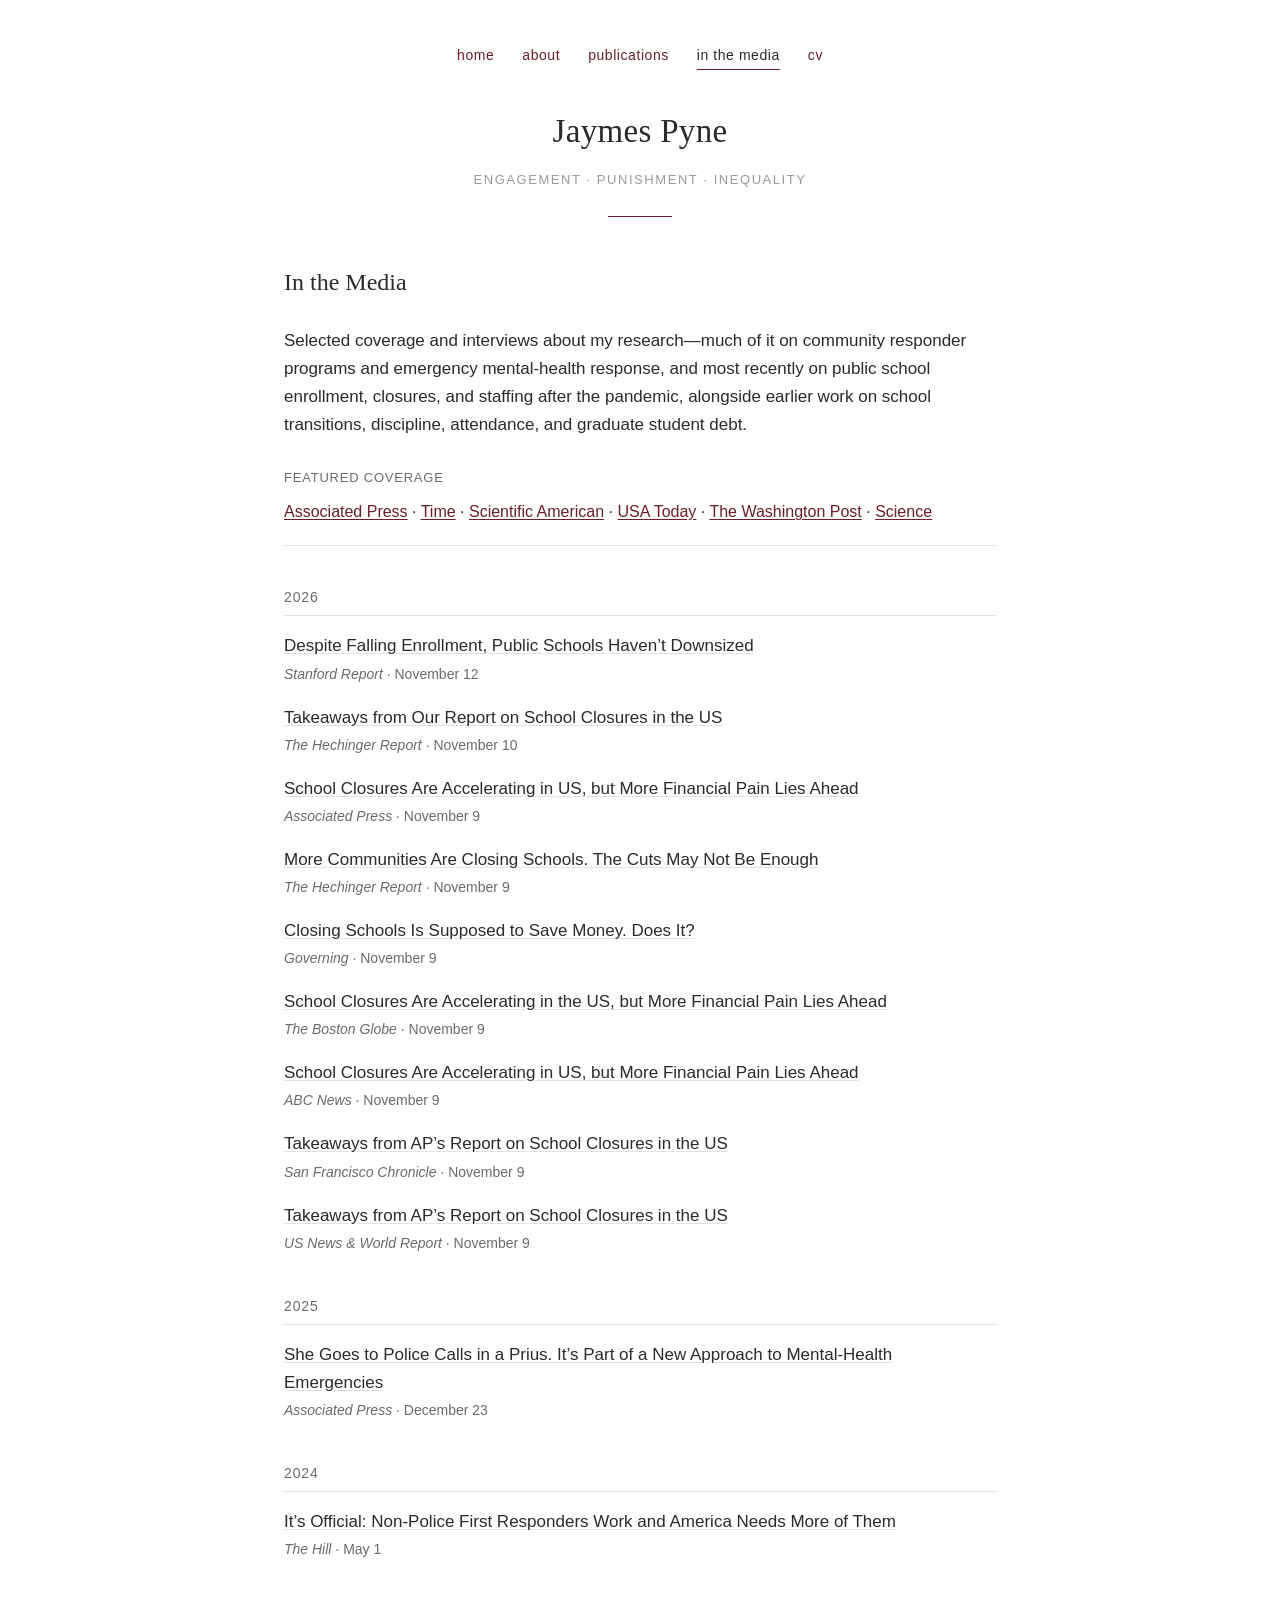
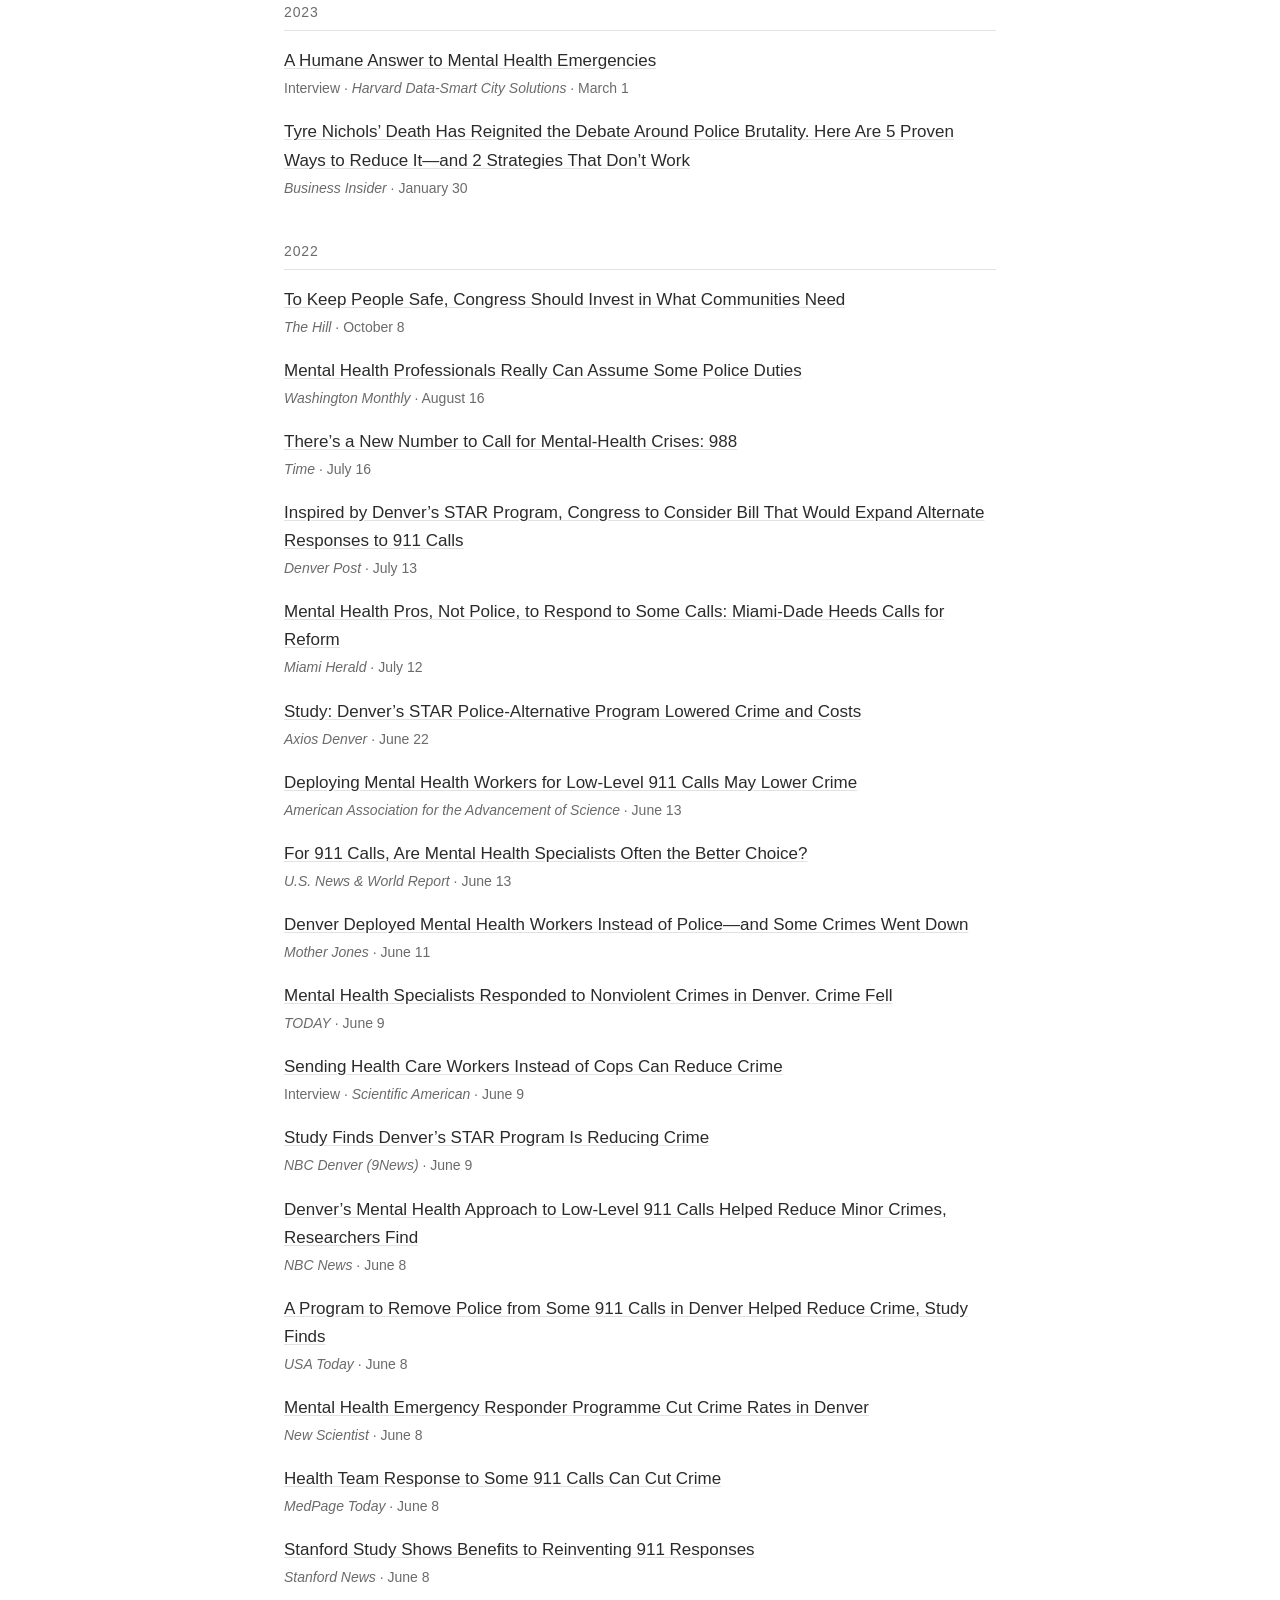
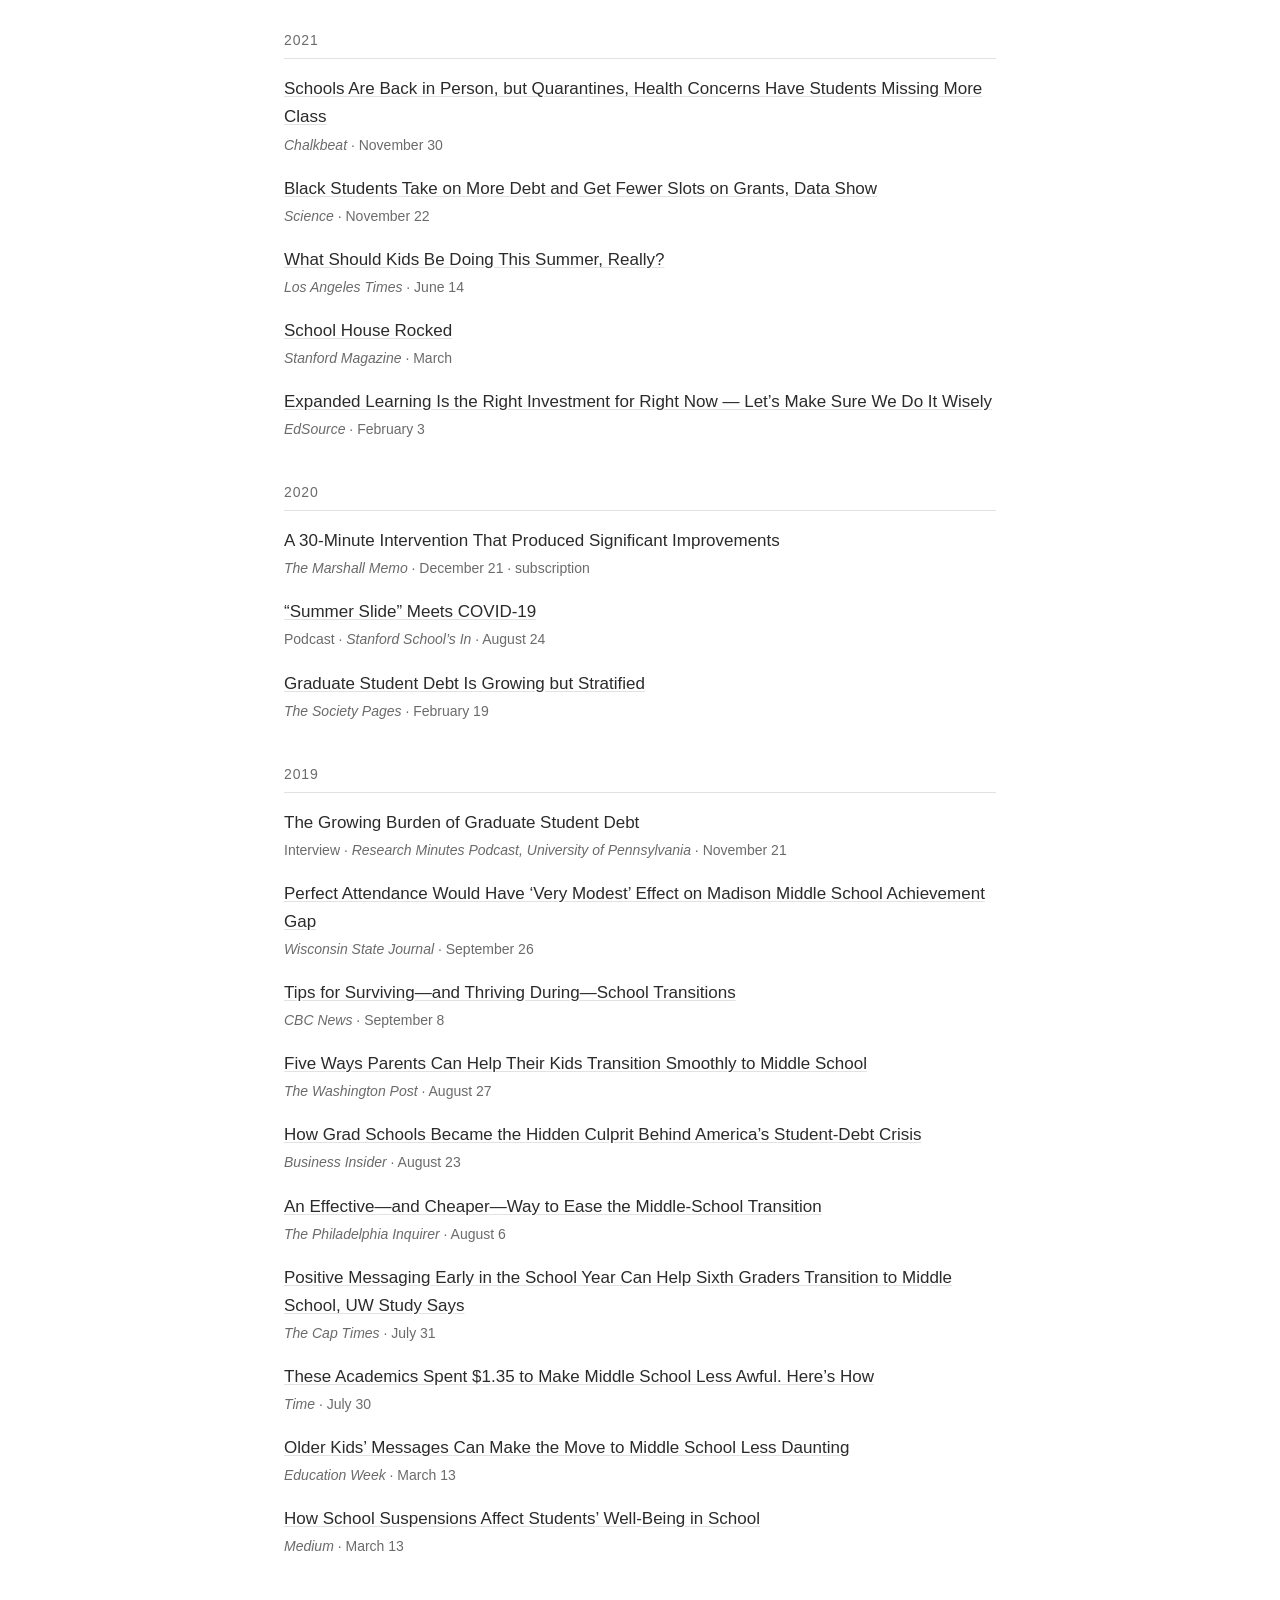
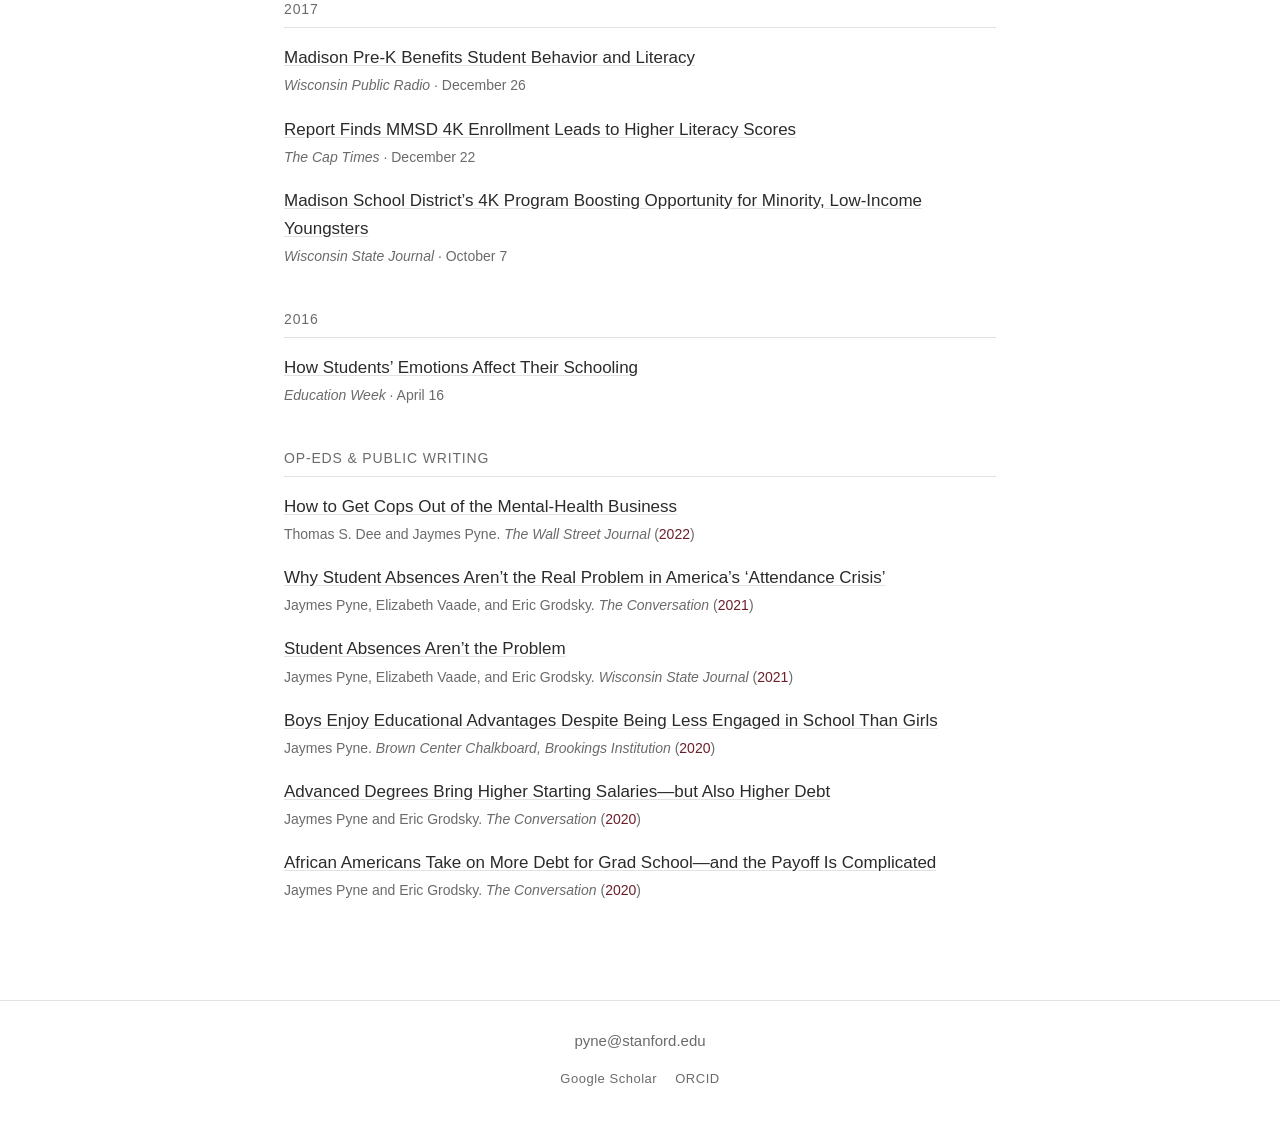
==== commit eb6e7a22: "Date the Stanford Report entry (November 12) and move it to the top of 2026 Co-Authored-By: Claude O" ====
--- a/media.html
+++ b/media.html
@@ -59,12 +59,12 @@
 
       <h3>2026</h3>
       <div class="pub">
+        <a class="title" href="https://news.stanford.edu/stories/2026/11/falling-enrollment-public-schools-havent-downsized">Despite Falling Enrollment, Public Schools Haven&rsquo;t Downsized</a>
+        <span class="meta"><span class="venue">Stanford Report</span> &middot; November 12</span>
+      </div>
+      <div class="pub">
         <a class="title" href="https://hechingerreport.org/takeaways-from-our-report-on-school-closures-in-the-us/">Takeaways from Our Report on School Closures in the US</a>
         <span class="meta"><span class="venue">The Hechinger Report</span> &middot; November 10</span>
-      </div>
-      <div class="pub">
-        <a class="title" href="https://news.stanford.edu/stories/2026/11/falling-enrollment-public-schools-havent-downsized">Despite Falling Enrollment, Public Schools Haven&rsquo;t Downsized</a>
-        <span class="meta"><span class="venue">Stanford Report</span> &middot; November</span>
       </div>
       <div class="pub">
         <a class="title" href="https://apnews.com/article/education-school-closures-16c5cc6be682d7ce3d2e5eb056fb65c9">School Closures Are Accelerating in US, but More Financial Pain Lies Ahead</a>
